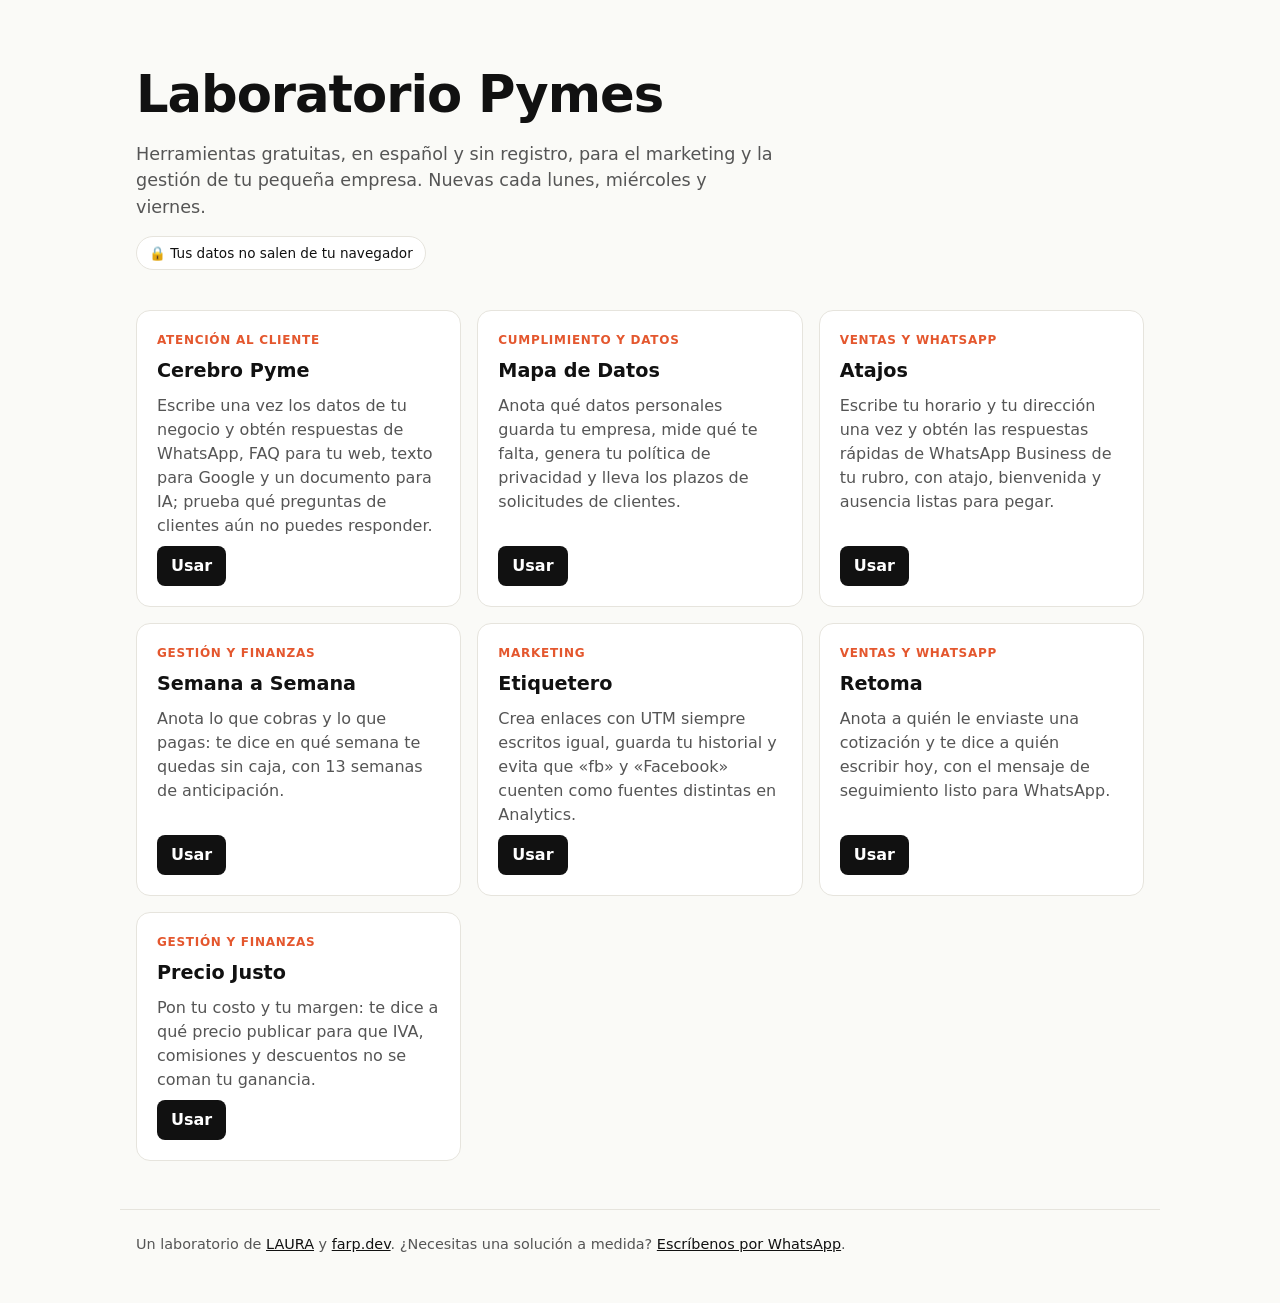
==== index.html @ 5c1ca2c8 "herramienta 007: Cerebro Pyme Co-Authored-By: Claude <noreply@anthropic.com> Claude-Session: https:/" ====
<!doctype html>
<html lang="es">
<head>
<meta charset="utf-8">
<meta name="viewport" content="width=device-width, initial-scale=1">
<title>Laboratorio Pymes · herramientas gratuitas para pymes</title>
<meta name="description" content="Herramientas gratuitas, en español y sin registro, para el marketing y la gestión de pequeñas empresas. Tus datos no salen de tu navegador.">
<style>
  :root { --tinta:#111; --suave:#555; --fondo:#fafaf7; --tarjeta:#fff; --borde:#e6e4dd; --acento:#e4572e; }
  * { box-sizing: border-box; }
  body { margin:0; font-family: system-ui, -apple-system, Segoe UI, Roboto, sans-serif; color:var(--tinta); background:var(--fondo); line-height:1.5; }
  header { max-width: 1040px; margin: 0 auto; padding: 56px 16px 24px; }
  h1 { font-size: clamp(2rem, 5vw, 3.2rem); margin: 0 0 8px; letter-spacing: -0.02em; }
  header p { color: var(--suave); max-width: 640px; font-size: 1.1rem; margin: 0; }
  .sello { display:inline-block; margin-top:16px; font-size:.85rem; background:#fff; border:1px solid var(--borde); border-radius:999px; padding:6px 12px; }
  main { max-width: 1040px; margin: 0 auto; padding: 16px; display:grid; gap:16px; grid-template-columns: repeat(auto-fill, minmax(280px, 1fr)); }
  .tarjeta { background:var(--tarjeta); border:1px solid var(--borde); border-radius:14px; padding:20px; display:flex; flex-direction:column; gap:8px; }
  .cat { font-size:.75rem; text-transform:uppercase; letter-spacing:.06em; color:var(--acento); font-weight:700; }
  .tarjeta h2 { font-size:1.2rem; margin:0; }
  .tarjeta p { margin:0; color:var(--suave); flex:1; }
  .tarjeta a { align-self:flex-start; background:var(--tinta); color:#fff; text-decoration:none; padding:8px 14px; border-radius:8px; font-weight:600; }
  .vacio { grid-column: 1 / -1; color: var(--suave); text-align:center; padding:48px 0; }
  footer { max-width:1040px; margin: 32px auto 0; padding: 24px 16px 48px; color:var(--suave); font-size:.9rem; border-top:1px solid var(--borde); }
  footer a { color: var(--tinta); }
</style>
</head>
<body>
<header>
  <h1>Laboratorio Pymes</h1>
  <p>Herramientas gratuitas, en español y sin registro, para el marketing y la gestión de tu pequeña empresa. Nuevas cada lunes, miércoles y viernes.</p>
  <span class="sello">🔒 Tus datos no salen de tu navegador</span>
</header>
<main id="catalogo">
  <!-- TARJETAS: el agente agrega una tarjeta por herramienta, la más nueva primero -->
  <article class="tarjeta">
    <span class="cat">Atención al cliente</span>
    <h2>Cerebro Pyme</h2>
    <p>Escribe una vez los datos de tu negocio y obtén respuestas de WhatsApp, FAQ para tu web, texto para Google y un documento para IA; prueba qué preguntas de clientes aún no puedes responder.</p>
    <a href="herramientas/007-cerebro-pyme/">Usar</a>
  </article>
  <article class="tarjeta">
    <span class="cat">Cumplimiento y datos</span>
    <h2>Mapa de Datos</h2>
    <p>Anota qué datos personales guarda tu empresa, mide qué te falta, genera tu política de privacidad y lleva los plazos de solicitudes de clientes.</p>
    <a href="herramientas/006-mapa-de-datos/">Usar</a>
  </article>
  <article class="tarjeta">
    <span class="cat">Ventas y WhatsApp</span>
    <h2>Atajos</h2>
    <p>Escribe tu horario y tu dirección una vez y obtén las respuestas rápidas de WhatsApp Business de tu rubro, con atajo, bienvenida y ausencia listas para pegar.</p>
    <a href="herramientas/005-atajos/">Usar</a>
  </article>
  <article class="tarjeta">
    <span class="cat">Gestión y finanzas</span>
    <h2>Semana a Semana</h2>
    <p>Anota lo que cobras y lo que pagas: te dice en qué semana te quedas sin caja, con 13 semanas de anticipación.</p>
    <a href="herramientas/004-semana-a-semana/">Usar</a>
  </article>
  <article class="tarjeta">
    <span class="cat">Marketing</span>
    <h2>Etiquetero</h2>
    <p>Crea enlaces con UTM siempre escritos igual, guarda tu historial y evita que «fb» y «Facebook» cuenten como fuentes distintas en Analytics.</p>
    <a href="herramientas/003-etiquetero/">Usar</a>
  </article>
  <article class="tarjeta">
    <span class="cat">Ventas y WhatsApp</span>
    <h2>Retoma</h2>
    <p>Anota a quién le enviaste una cotización y te dice a quién escribir hoy, con el mensaje de seguimiento listo para WhatsApp.</p>
    <a href="herramientas/002-retoma/">Usar</a>
  </article>
  <article class="tarjeta">
    <span class="cat">Gestión y finanzas</span>
    <h2>Precio Justo</h2>
    <p>Pon tu costo y tu margen: te dice a qué precio publicar para que IVA, comisiones y descuentos no se coman tu ganancia.</p>
    <a href="herramientas/001-precio-justo/">Usar</a>
  </article>
</main>
<footer>
  Un laboratorio de <a href="https://laura.lat">LAURA</a> y <a href="https://farp.dev">farp.dev</a>. ¿Necesitas una solución a medida? <a href="https://wa.me/56999968482">Escríbenos por WhatsApp</a>.
</footer>
</body>
</html>
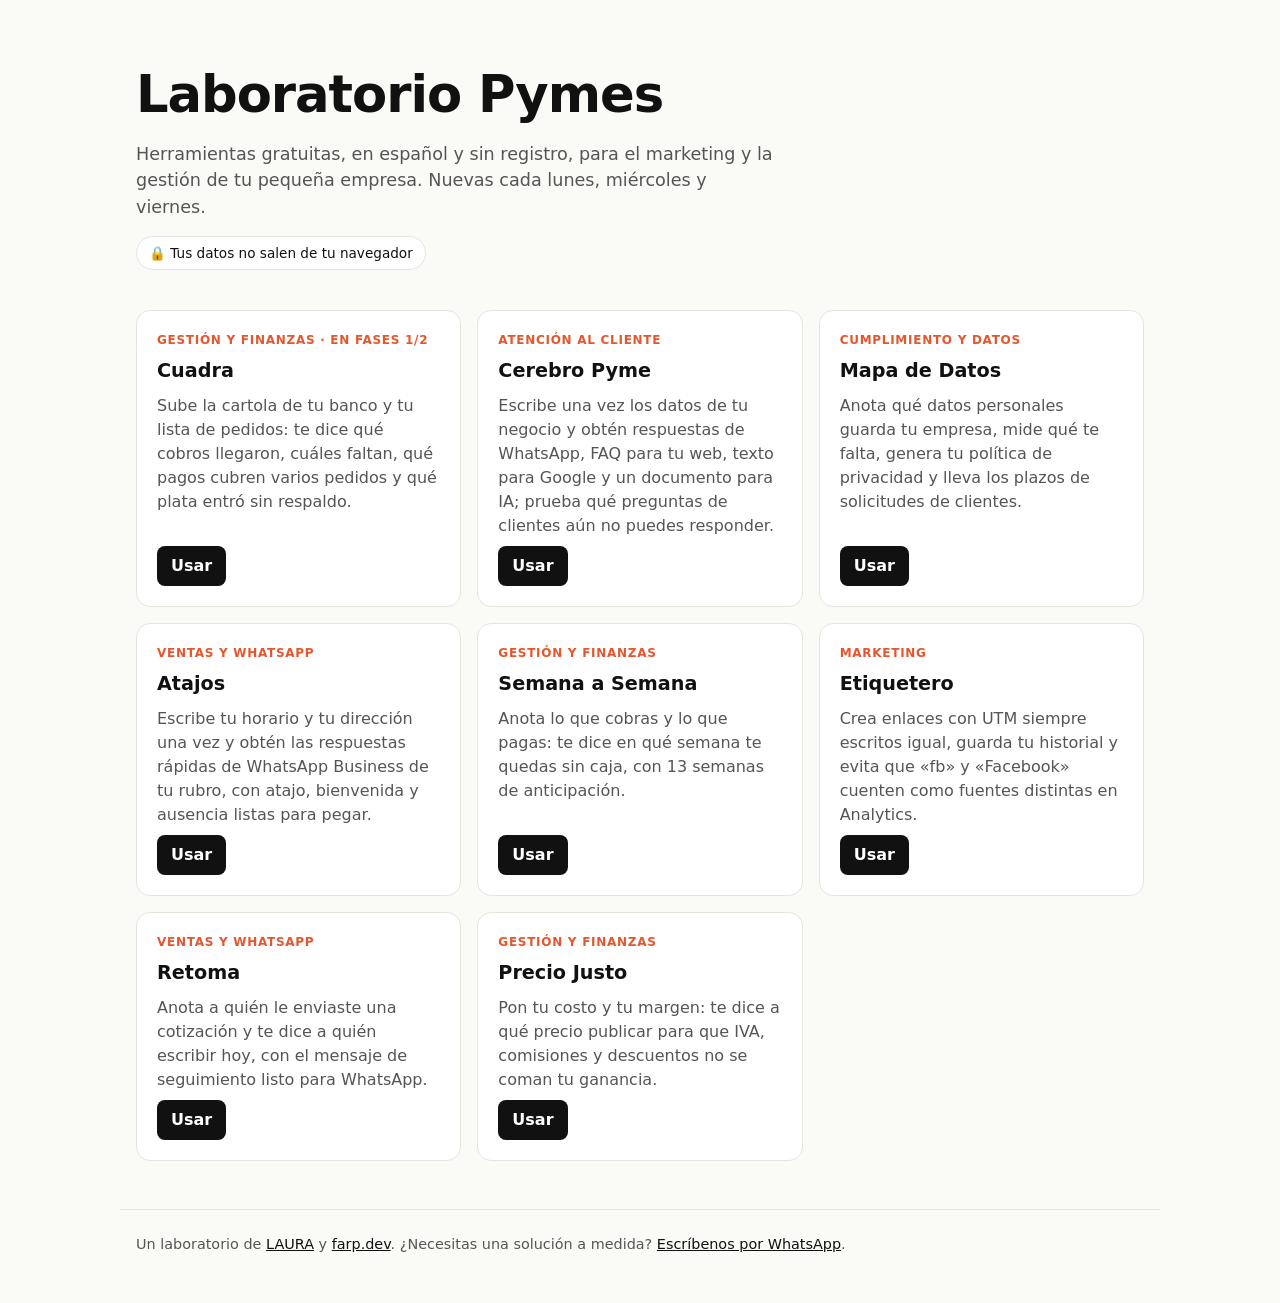
==== commit a7c7e26f: "herramienta 008: Cuadra (fase 1/2) Concilia la cartola del banco con la lista de pedidos o ventas en" ====
--- a/index.html
+++ b/index.html
@@ -32,6 +32,12 @@
 </header>
 <main id="catalogo">
   <!-- TARJETAS: el agente agrega una tarjeta por herramienta, la más nueva primero -->
+  <article class="tarjeta">
+    <span class="cat">Gestión y finanzas · en fases 1/2</span>
+    <h2>Cuadra</h2>
+    <p>Sube la cartola de tu banco y tu lista de pedidos: te dice qué cobros llegaron, cuáles faltan, qué pagos cubren varios pedidos y qué plata entró sin respaldo.</p>
+    <a href="herramientas/008-cuadra/">Usar</a>
+  </article>
   <article class="tarjeta">
     <span class="cat">Atención al cliente</span>
     <h2>Cerebro Pyme</h2>
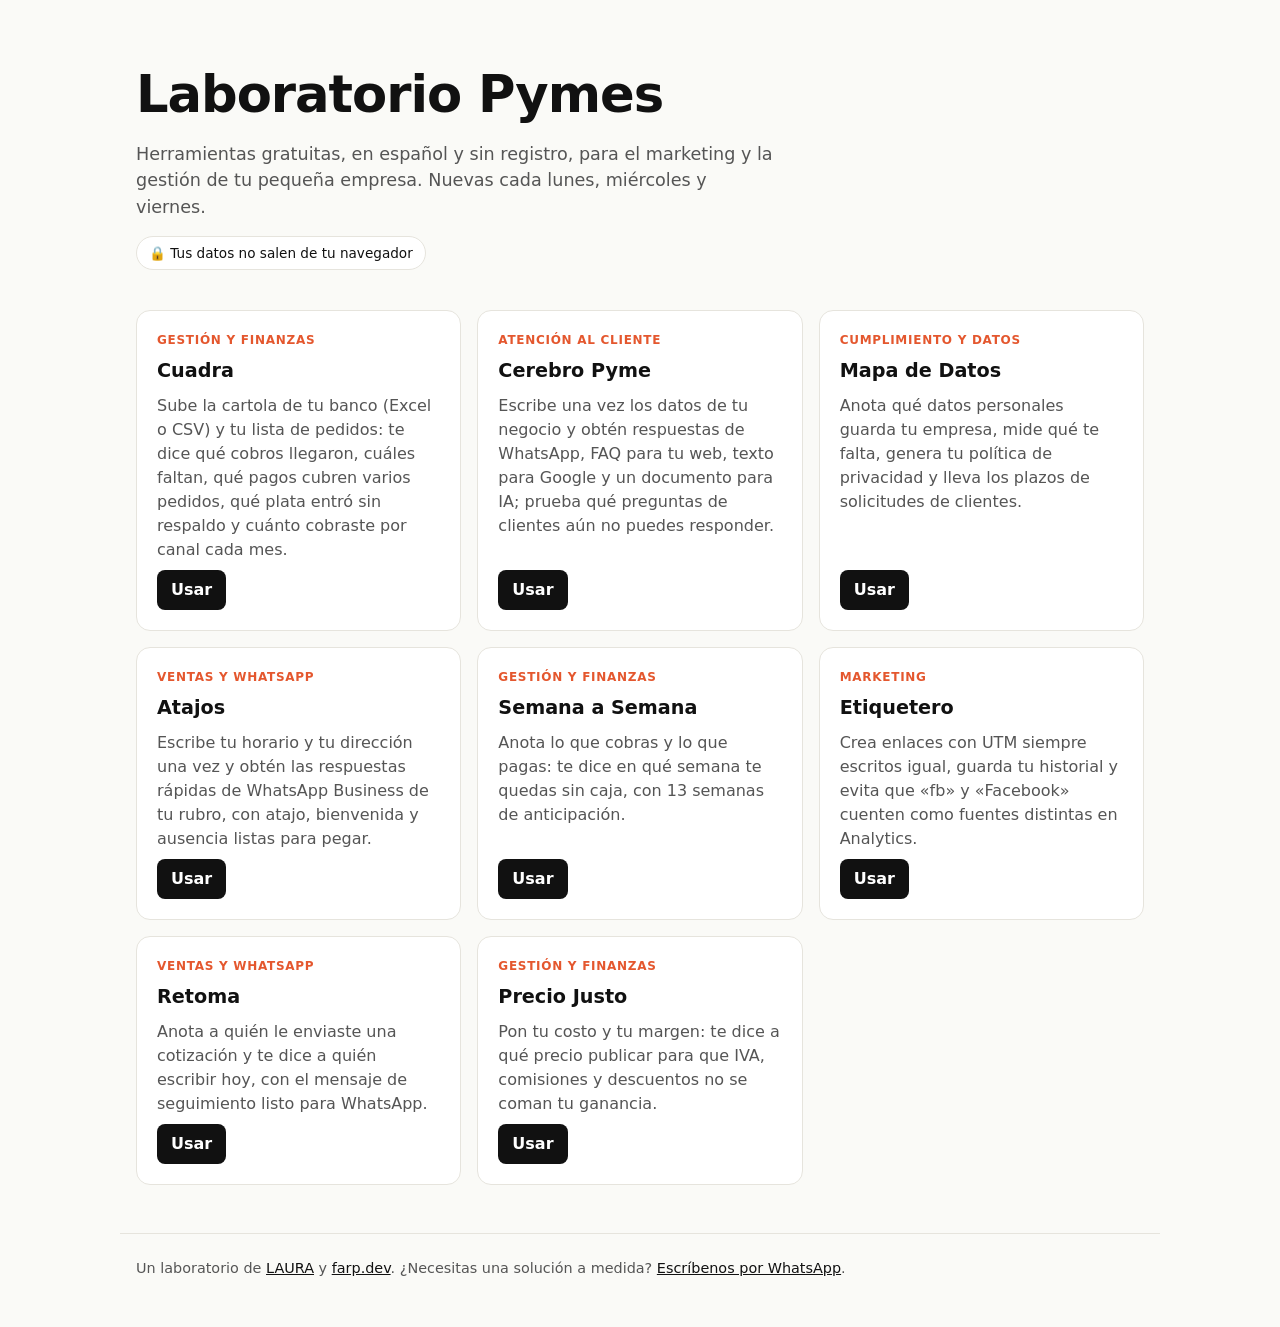
==== commit c9b458f4: "herramienta 008: Cuadra (fase 2/2) Lector de Excel propio (sin SheetJS), formatos de banco recordado" ====
--- a/index.html
+++ b/index.html
@@ -33,9 +33,9 @@
 <main id="catalogo">
   <!-- TARJETAS: el agente agrega una tarjeta por herramienta, la más nueva primero -->
   <article class="tarjeta">
-    <span class="cat">Gestión y finanzas · en fases 1/2</span>
+    <span class="cat">Gestión y finanzas</span>
     <h2>Cuadra</h2>
-    <p>Sube la cartola de tu banco y tu lista de pedidos: te dice qué cobros llegaron, cuáles faltan, qué pagos cubren varios pedidos y qué plata entró sin respaldo.</p>
+    <p>Sube la cartola de tu banco (Excel o CSV) y tu lista de pedidos: te dice qué cobros llegaron, cuáles faltan, qué pagos cubren varios pedidos, qué plata entró sin respaldo y cuánto cobraste por canal cada mes.</p>
     <a href="herramientas/008-cuadra/">Usar</a>
   </article>
   <article class="tarjeta">
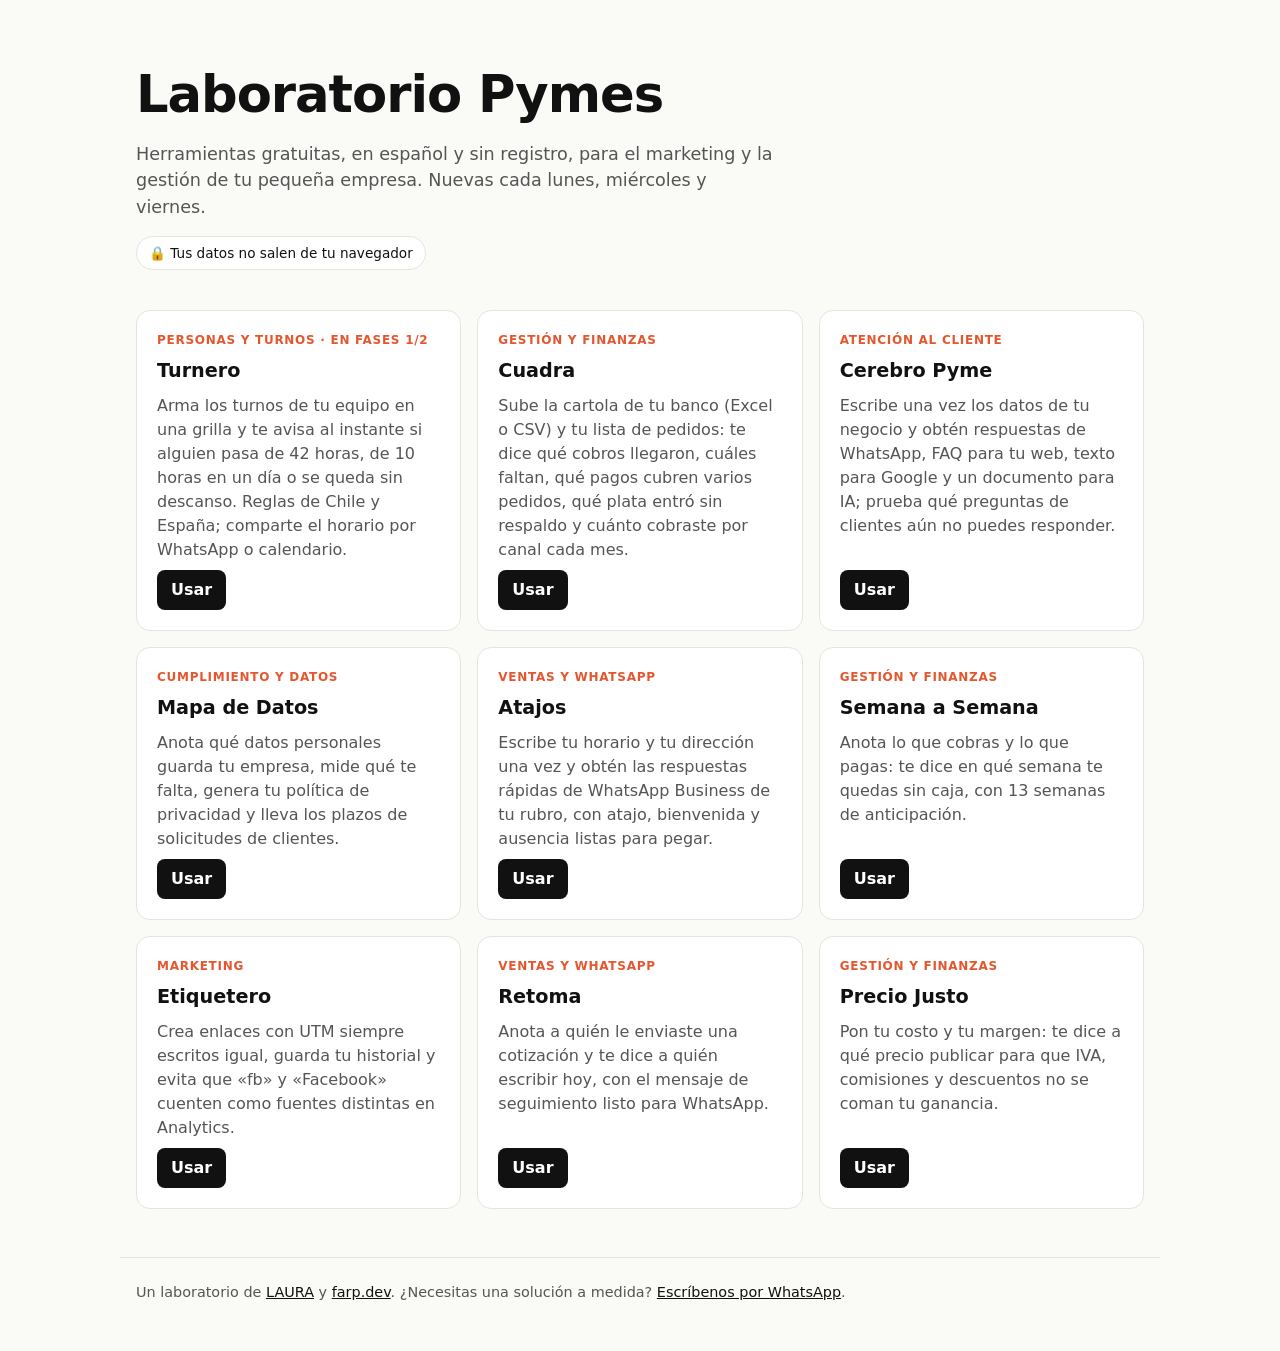
==== commit 75a05fe1: "herramienta 009: Turnero (fase 1/2) Planificador de turnos que valida la jornada de 42 h en Chile (c" ====
--- a/index.html
+++ b/index.html
@@ -32,6 +32,12 @@
 </header>
 <main id="catalogo">
   <!-- TARJETAS: el agente agrega una tarjeta por herramienta, la más nueva primero -->
+  <article class="tarjeta">
+    <span class="cat">Personas y turnos · en fases 1/2</span>
+    <h2>Turnero</h2>
+    <p>Arma los turnos de tu equipo en una grilla y te avisa al instante si alguien pasa de 42 horas, de 10 horas en un día o se queda sin descanso. Reglas de Chile y España; comparte el horario por WhatsApp o calendario.</p>
+    <a href="herramientas/009-turnero/">Usar</a>
+  </article>
   <article class="tarjeta">
     <span class="cat">Gestión y finanzas</span>
     <h2>Cuadra</h2>
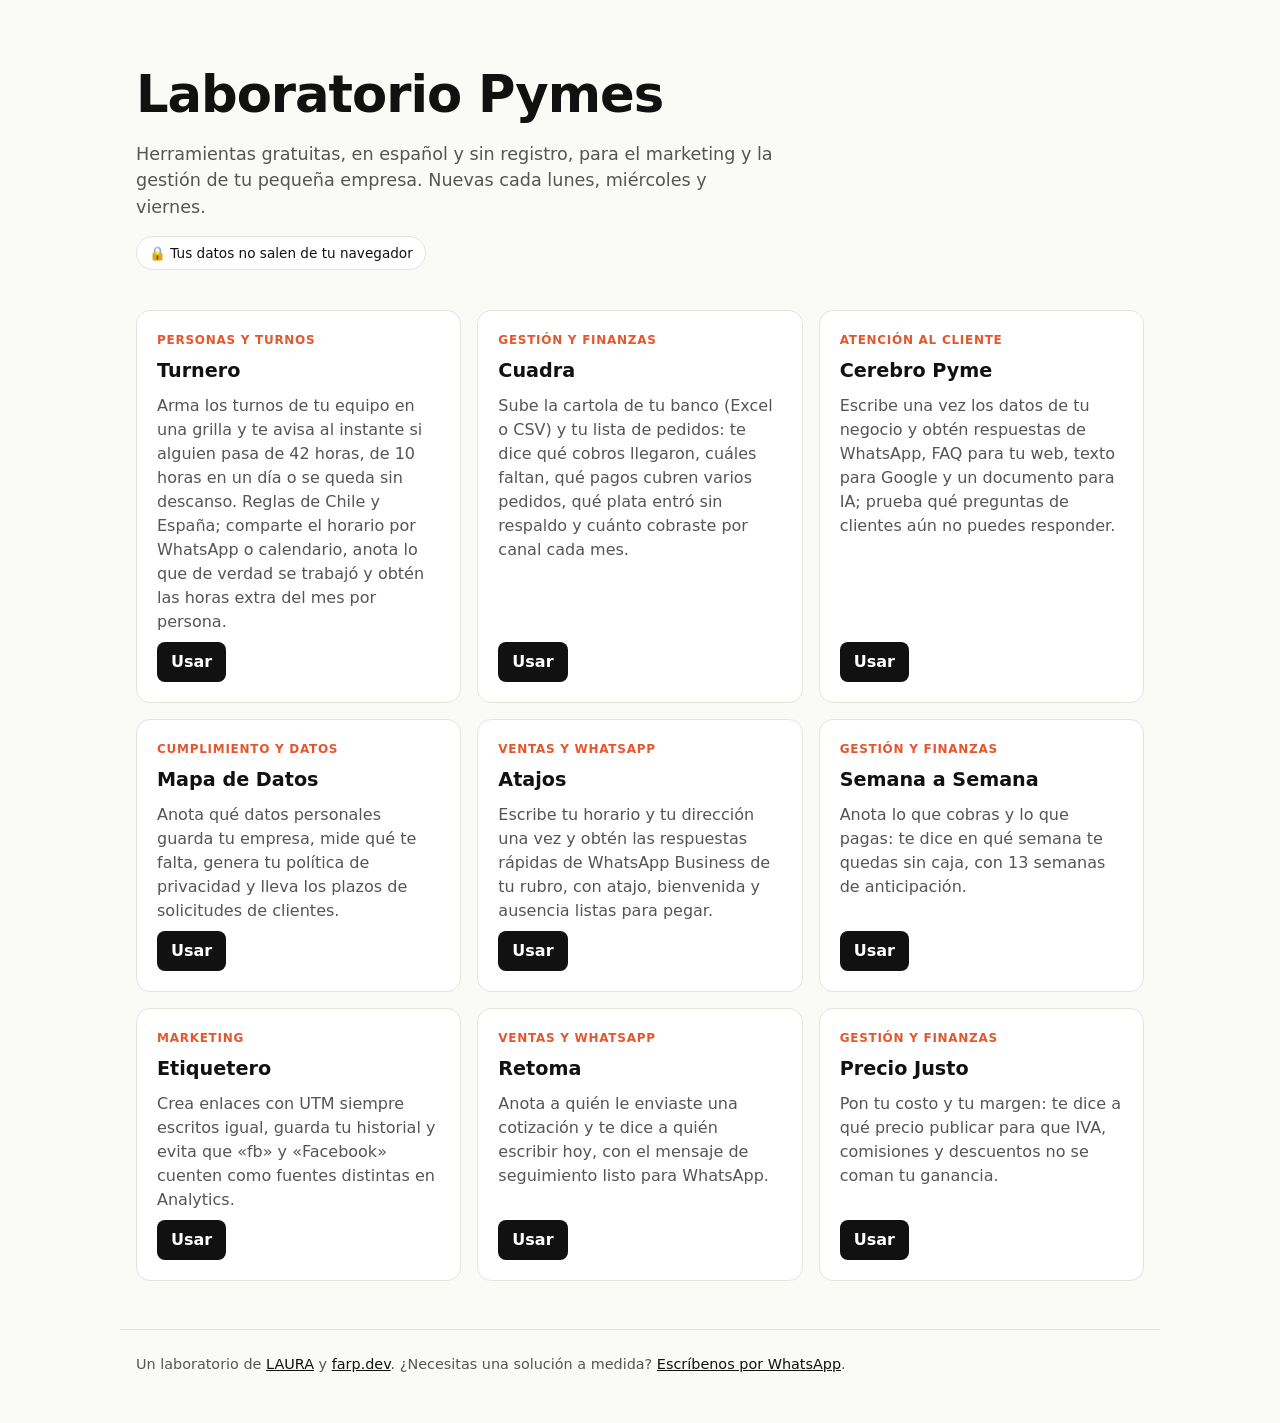
==== commit 2e0160b8: "herramienta 009: Turnero (fase 2/2) Vistas «Lo trabajado» e «Informe del mes»: registro de la jornad" ====
--- a/index.html
+++ b/index.html
@@ -33,9 +33,9 @@
 <main id="catalogo">
   <!-- TARJETAS: el agente agrega una tarjeta por herramienta, la más nueva primero -->
   <article class="tarjeta">
-    <span class="cat">Personas y turnos · en fases 1/2</span>
+    <span class="cat">Personas y turnos</span>
     <h2>Turnero</h2>
-    <p>Arma los turnos de tu equipo en una grilla y te avisa al instante si alguien pasa de 42 horas, de 10 horas en un día o se queda sin descanso. Reglas de Chile y España; comparte el horario por WhatsApp o calendario.</p>
+    <p>Arma los turnos de tu equipo en una grilla y te avisa al instante si alguien pasa de 42 horas, de 10 horas en un día o se queda sin descanso. Reglas de Chile y España; comparte el horario por WhatsApp o calendario, anota lo que de verdad se trabajó y obtén las horas extra del mes por persona.</p>
     <a href="herramientas/009-turnero/">Usar</a>
   </article>
   <article class="tarjeta">
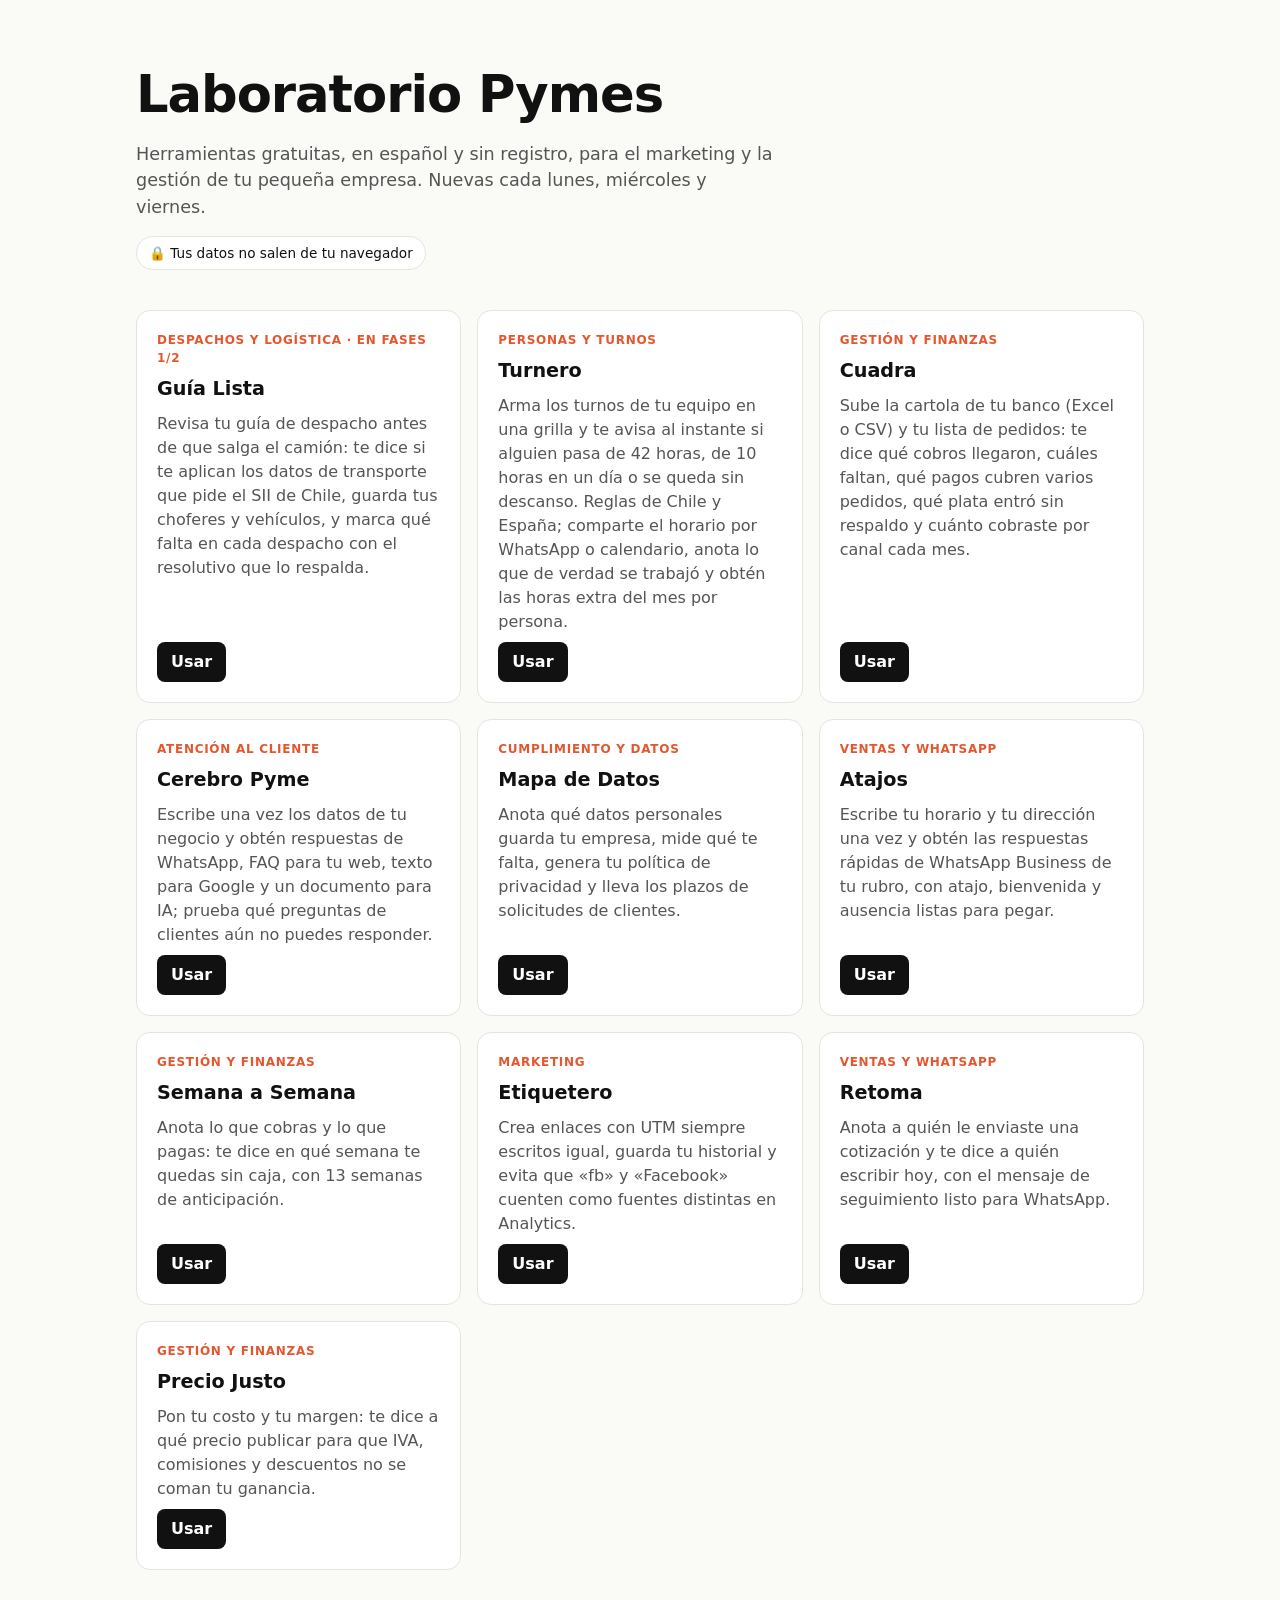
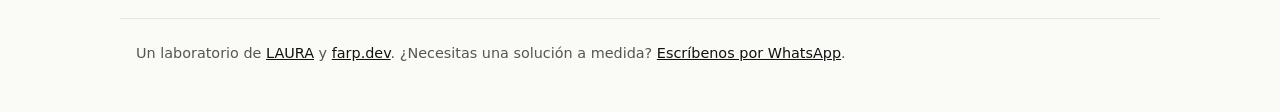
==== commit 77d5a83c: "herramienta 010: Guía Lista (fase 1/2) Asistente para preparar la guía de despacho con los datos de " ====
--- a/index.html
+++ b/index.html
@@ -32,6 +32,12 @@
 </header>
 <main id="catalogo">
   <!-- TARJETAS: el agente agrega una tarjeta por herramienta, la más nueva primero -->
+  <article class="tarjeta">
+    <span class="cat">Despachos y logística · en fases 1/2</span>
+    <h2>Guía Lista</h2>
+    <p>Revisa tu guía de despacho antes de que salga el camión: te dice si te aplican los datos de transporte que pide el SII de Chile, guarda tus choferes y vehículos, y marca qué falta en cada despacho con el resolutivo que lo respalda.</p>
+    <a href="herramientas/010-guia-lista/">Usar</a>
+  </article>
   <article class="tarjeta">
     <span class="cat">Personas y turnos</span>
     <h2>Turnero</h2>
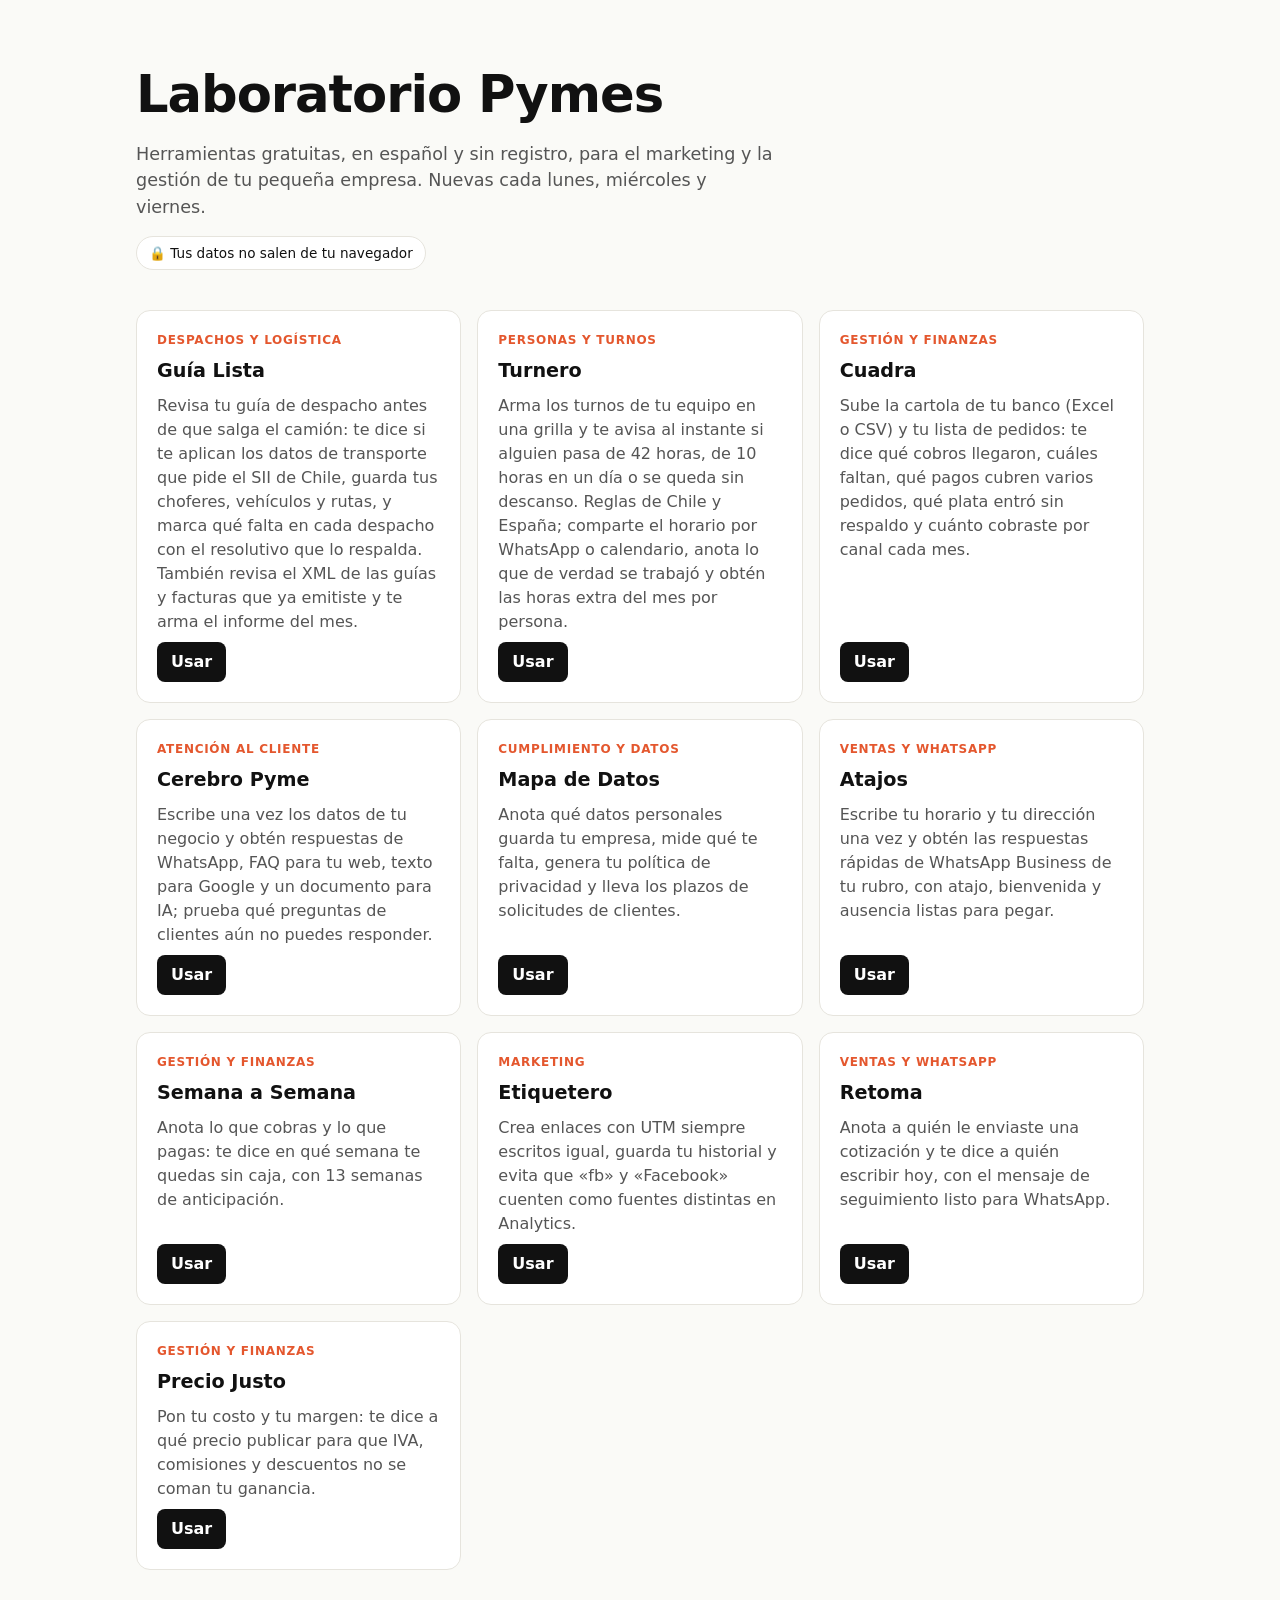
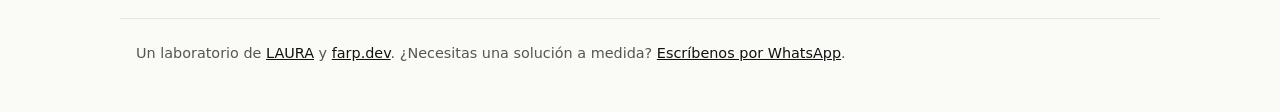
==== commit aa006236: "herramienta 010: Guía Lista (fase 2/2) Revisión de XML de guías y facturas ya emitidas contra el esq" ====
--- a/index.html
+++ b/index.html
@@ -33,9 +33,9 @@
 <main id="catalogo">
   <!-- TARJETAS: el agente agrega una tarjeta por herramienta, la más nueva primero -->
   <article class="tarjeta">
-    <span class="cat">Despachos y logística · en fases 1/2</span>
+    <span class="cat">Despachos y logística</span>
     <h2>Guía Lista</h2>
-    <p>Revisa tu guía de despacho antes de que salga el camión: te dice si te aplican los datos de transporte que pide el SII de Chile, guarda tus choferes y vehículos, y marca qué falta en cada despacho con el resolutivo que lo respalda.</p>
+    <p>Revisa tu guía de despacho antes de que salga el camión: te dice si te aplican los datos de transporte que pide el SII de Chile, guarda tus choferes, vehículos y rutas, y marca qué falta en cada despacho con el resolutivo que lo respalda. También revisa el XML de las guías y facturas que ya emitiste y te arma el informe del mes.</p>
     <a href="herramientas/010-guia-lista/">Usar</a>
   </article>
   <article class="tarjeta">
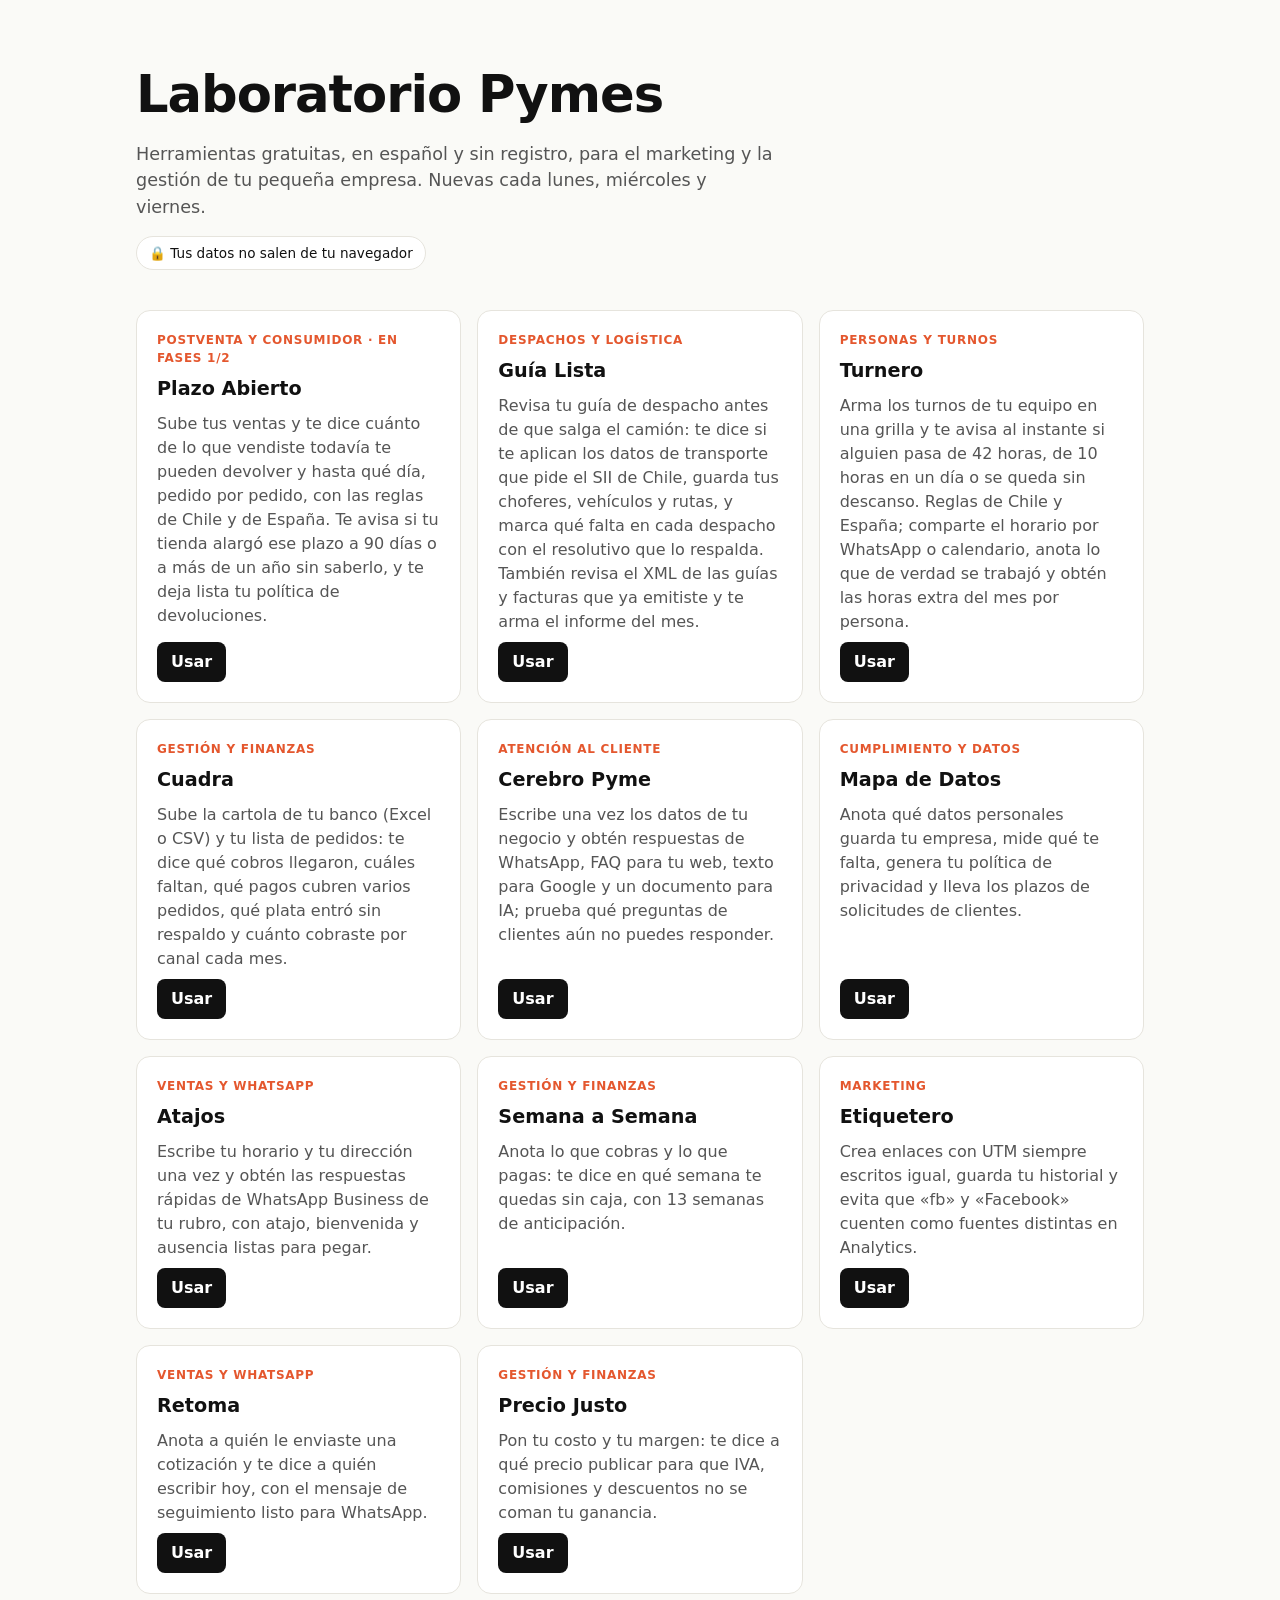
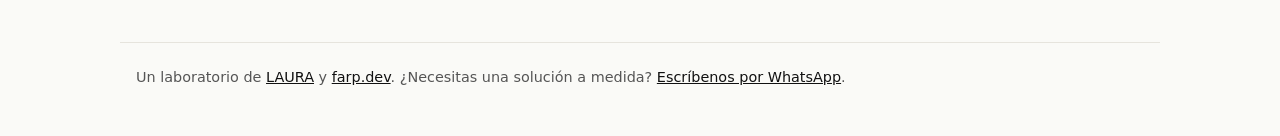
==== commit 0d3c3a0c: "herramienta 011: Plazo Abierto (fase 1/2) Plazo de retracto o desistimiento y garantía legal por ped" ====
--- a/index.html
+++ b/index.html
@@ -32,6 +32,12 @@
 </header>
 <main id="catalogo">
   <!-- TARJETAS: el agente agrega una tarjeta por herramienta, la más nueva primero -->
+  <article class="tarjeta">
+    <span class="cat">Postventa y consumidor · en fases 1/2</span>
+    <h2>Plazo Abierto</h2>
+    <p>Sube tus ventas y te dice cuánto de lo que vendiste todavía te pueden devolver y hasta qué día, pedido por pedido, con las reglas de Chile y de España. Te avisa si tu tienda alargó ese plazo a 90 días o a más de un año sin saberlo, y te deja lista tu política de devoluciones.</p>
+    <a href="herramientas/011-plazo-abierto/">Usar</a>
+  </article>
   <article class="tarjeta">
     <span class="cat">Despachos y logística</span>
     <h2>Guía Lista</h2>
